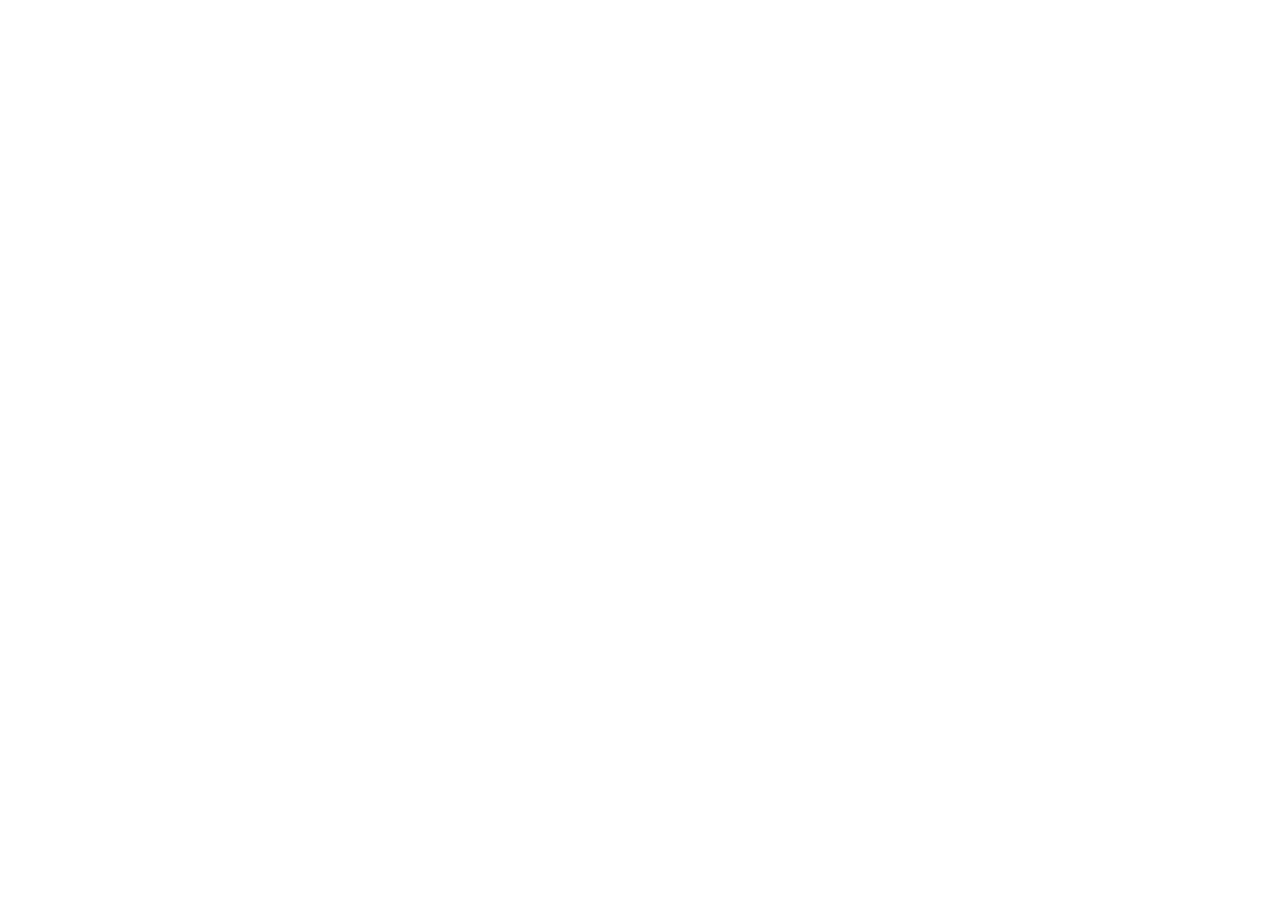
==== index.html @ f23fb695 "init" ====
<!DOCTYPE html>
<html>
  <head>
    <meta charset="utf-8">
    <link href="https://fonts.googleapis.com/css?family=Ultra" rel="stylesheet">
    <link href="https://fonts.googleapis.com/css?family=Abril+Fatface" rel="stylesheet">
    <link rel="stylesheet" href="styles.css" media="screen" title="no title">
    <title></title>
  </head>
  <body>
    <div class="video" onclick="this.children[0].play();">
      <video id='video1' autoplay webkit-playsinline loop src="Makaila_Movie.mp4" type="video/mp4"></video>
      <svg viewBox="0 0 640 640">
        <mask id="mask" x="0" y="0" width="100%" height="100%" >
            <rect x="0" y="0" width="100%" height="100%" fill="#fff"/>
            <text>
              <tspan dy="0.75em" x="0">INDIGO</tspan>
            </text>
          </mask>
        <rect x="0" y="0" width="100%" height="100%" fill="#fff" mask="url(#mask)"/>
      </svg>
    </div>

    <script>
    (function () {
        var vidElem = document.getElementById('video1');
        console.log(vidElem);
        vidElem.addEventListener("timeupdate", function () {
            if (vidElem.currentTime > 17) {
                vidElem.currentTime = 0;
                vidElem.play();
            }
        }, false);
    })();
    </script>
  </body>
</html>
---- styles.css ----
@font-face {
    font-family: Mod;
    src: url([data-uri]) format('woff');
    font-weight: normal;
    font-style: normal;

}

.video {
    width: 50%;
    margin: 30px auto;
    padding-bottom: 50%;
    position: relative;
    overflow: hidden;
    font-size: 146px;
    font-family: 'Abril Fatface', cursive;
}

.video > video::-webkit-media-controls-start-playback-button {
  display: none;
}

.video > svg,
.video > video {
  position: absolute;
  width: 101%;
  top: 25%;
}
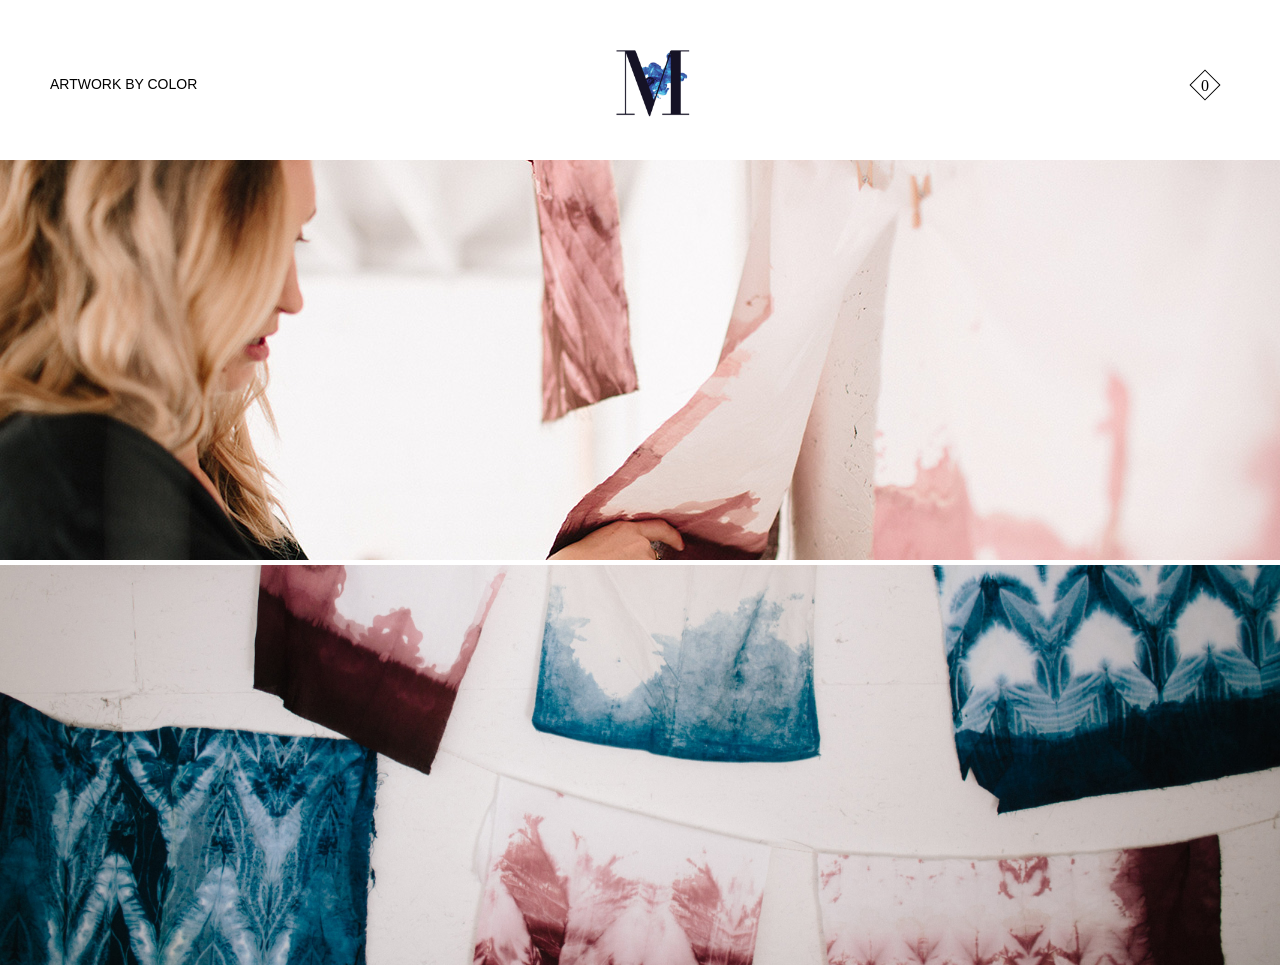
==== commit 07167123: "simple hover effect on links, fixed artwork by color menu title." ====
--- a/index.html
+++ b/index.html
@@ -8,29 +8,95 @@
     <title></title>
   </head>
   <body>
-    <div class="video" onclick="this.children[0].play();">
-      <video id='video1' autoplay webkit-playsinline loop src="Makaila_Movie.mp4" type="video/mp4"></video>
-      <svg viewBox="0 0 640 640">
-        <mask id="mask" x="0" y="0" width="100%" height="100%" >
-            <rect x="0" y="0" width="100%" height="100%" fill="#fff"/>
-            <text>
-              <tspan dy="0.75em" x="0">INDIGO</tspan>
-            </text>
-          </mask>
-        <rect x="0" y="0" width="100%" height="100%" fill="#fff" mask="url(#mask)"/>
-      </svg>
+    <div class="bkg-img">
+      <div class="header">
+        <div class="artwork-by-color">
+          <a id="menuToggle" href="#">ARTWORK BY COLOR</a>
+        </div>
+        <div class="logo">
+          <img src="icon.png" alt="" />
+        </div>
+        <div class="cart">
+          <div class="diamond">
+            <span>0</span>
+          </div>
+        </div>
+      </div>
+      <div class="container">
+        <div class="slider1">
+
+        </div>
+        <div class="slider2">
+
+        </div>
+      </div>
+
+      <nav id="colorNav">
+        <h6 id='close'>CLOSE</h6>
+        <div class="title">
+            <h1>ARTWORK BY COLOR</h1>
+            <span class="line"></span>
+        </div>
+        <div class="videos">
+          <a href="#">
+            <div class="video" onclick="this.children[0].play();">
+              <video id='video1' autoplay webkit-playsinline loop src="viddy.mp4" type="video/mp4"></video>
+              <svg viewBox="0 0 400 200">
+                <mask id="indigo" x="0" y="0" width="100%" height="100%" >
+                    <rect x="0" y="0" width="100%" height="100%" fill="#fff"/>
+                    <text >
+
+                      <tspan dy="0.75em" x="90">INDIGO</tspan>
+
+                    </text>
+                  </mask>
+                <rect x="0" y="0" width="100%" height="100%" fill="#fff" mask="url(#indigo)"/>
+              </svg>
+            </div>
+          </a>
+          <a href="#">
+            <div class="video" onclick="this.children[0].play();">
+              <video id='video2' autoplay webkit-playsinline loop src="viddy-Burg.mp4" type="video/mp4"></video>
+              <svg viewBox="0 0 400 200">
+                <mask id="burgundy" x="0" y="0" width="100%" height="100%" >
+                    <rect x="0" y="0" width="100%" height="100%" fill="#fff"/>
+                    <text >
+
+                      <tspan dy="0.75em" x="40">BURGUNDY</tspan>
+                    </text>
+                  </mask>
+                <rect x="0" y="0" width="100%" height="100%" fill="#fff" mask="url(#burgundy)"/>
+              </svg>
+            </div>
+          </a>
+        </div>
+
+        <div class="bottom-nav">
+          <a href="#">ABOUT</a>
+          <a href="#">ACCOUNT</a>
+          <a href="#">SEARCH</a>
+        </div>
+
+      </nav>
     </div>
 
     <script>
     (function () {
-        var vidElem = document.getElementById('video1');
-        console.log(vidElem);
-        vidElem.addEventListener("timeupdate", function () {
-            if (vidElem.currentTime > 17) {
-                vidElem.currentTime = 0;
-                vidElem.play();
-            }
-        }, false);
+      window.addEventListener('load', function(){
+
+        var colorMenu = document.getElementById('menuToggle');
+        var colorNav = document.getElementById('colorNav');
+        var close = document.getElementById('close');
+
+        colorMenu.addEventListener('click', function(){
+          colorNav.style.display = 'block'
+        })
+        close.addEventListener('click', function(){
+          colorNav.style.display = 'none'
+        })
+
+
+      })
     })();
     </script>
   </body>
--- a/styles.css
+++ b/styles.css
@@ -5,24 +5,203 @@
     font-style: normal;
 
 }
+body {
+  margin: 0;
+}
+h1 {
+  text-align: center;
+  font-family: helvetica;
+  font-weight: 500;
+  font-size: 18px;
+  letter-spacing: 1.3px;
+}
+
+h6 {
+  text-align: right;
+  margin-right: 200px;
+  font-family: helvetica;
+  font-weight: 300;
+  margin-top: 50px;
+}
 
 .video {
-    width: 50%;
-    margin: 30px auto;
-    padding-bottom: 50%;
+    width: 100%;
     position: relative;
     overflow: hidden;
-    font-size: 146px;
+    font-size: 60px;
     font-family: 'Abril Fatface', cursive;
+    display: inline-block;
 }
 
 .video > video::-webkit-media-controls-start-playback-button {
   display: none;
 }
 
-.video > svg,
+/*.video > svg,
 .video > video {
   position: absolute;
-  width: 101%;
+  width: 80%;
   top: 25%;
-}
+  right: 0;
+}*/
+
+.video svg {
+  position: absolute;
+  width: 100%;
+  top: 0;
+  right: 0;
+}
+
+
+.bkg-img {
+  /*background: url('16_Makaila_HomePage_v6.jpg');
+  background-size: cover;
+  background-position: center center;
+  max-width: 100%;
+  height: 100vh;*/
+}
+
+.artwork-by-color {
+  width: 150px;
+  height: 20px;
+  background-color: white;
+  color: black;
+  margin-left: 50px;
+}
+.artwork-by-color a {
+  width: 100px;
+  height: 20px;
+  font-size: 14px;
+  background-color: white;
+  color: black;
+  text-decoration: none;
+  font-family: helvetica;
+  font-weight: 300;
+}
+
+nav {
+  display: none;
+  z-index: 7;
+  height: 100vh;
+  position: fixed;
+  width: 100%;
+  top: 0;
+  background: rgba(255,255,255,1);
+}
+
+.header {
+  height: 150px;
+  display: inline-flex;
+  justify-content: space-between;
+  align-items: center;
+  width: 100%;
+  background-color: white;
+  padding-top: 10px;
+}
+.logo {
+  width: 150px;
+}
+.logo img {
+  width: 125px;
+}
+.cart {
+  width: 150px;
+  text-align: -webkit-center;
+}
+.cart .diamond {
+  width: 20px;
+  height: 20px;
+  display: block;
+  transform: rotate(45deg);
+  border: 1px solid black;
+}
+
+.diamond span {
+  display: block;
+  transform: rotate(-45deg);
+  text-align: center;
+  padding-top: 2px;
+}
+
+.slider1 {
+  background: url('Header.jpg');
+  max-width: 100%;
+  background-size: cover;
+  height: 400px;
+  margin-bottom: 5px;
+}
+.slider2 {
+  background: url('Grid.jpg');
+  max-width: 100%;
+  background-size: cover;
+  height: 400px;
+}
+
+.videos {
+  width: 100%;
+  display: inline-flex;
+  flex-wrap: wrap;
+  justify-content: center;
+  box-sizing: border-box;
+  padding: 50px;
+  margin-top: 15%;
+}
+.videos video {
+  max-width: 100%;
+  width: 100%;
+}
+.videos a {
+  width: 50%;
+}
+
+.bottom-nav {
+  display: inline-flex;
+  width: 100%;
+  justify-content: center;
+  position: absolute;
+  bottom: 50px;
+}
+
+.bottom-nav a {
+  text-decoration: none;
+  color: black;
+  font-family: helvetica;
+  font-weight: 300;
+  padding: 20px;
+}
+
+.line {
+  width: 100px;
+  height: 5px;
+  border-bottom: 2px solid black;
+  margin-top: 15px;
+  display: block;
+  margin: 0 auto;
+}
+
+#close:hover, #menuToggle:hover {
+  /*font-weight: 400;*/
+  color: #afafaf;
+  cursor: pointer;
+}
+
+@media only screen and (max-width: 1100px) {
+  .videos {
+    flex-direction: column;
+    align-items: center;
+  }
+
+  .videos a {
+    width: 80%;
+  }
+}
+@media only screen and (max-width: 769px) {
+  .videos {
+    padding: 0;
+    margin-top: 25%;
+  }
+
+  .videos a {
+    width: 100%;
+  }
+}
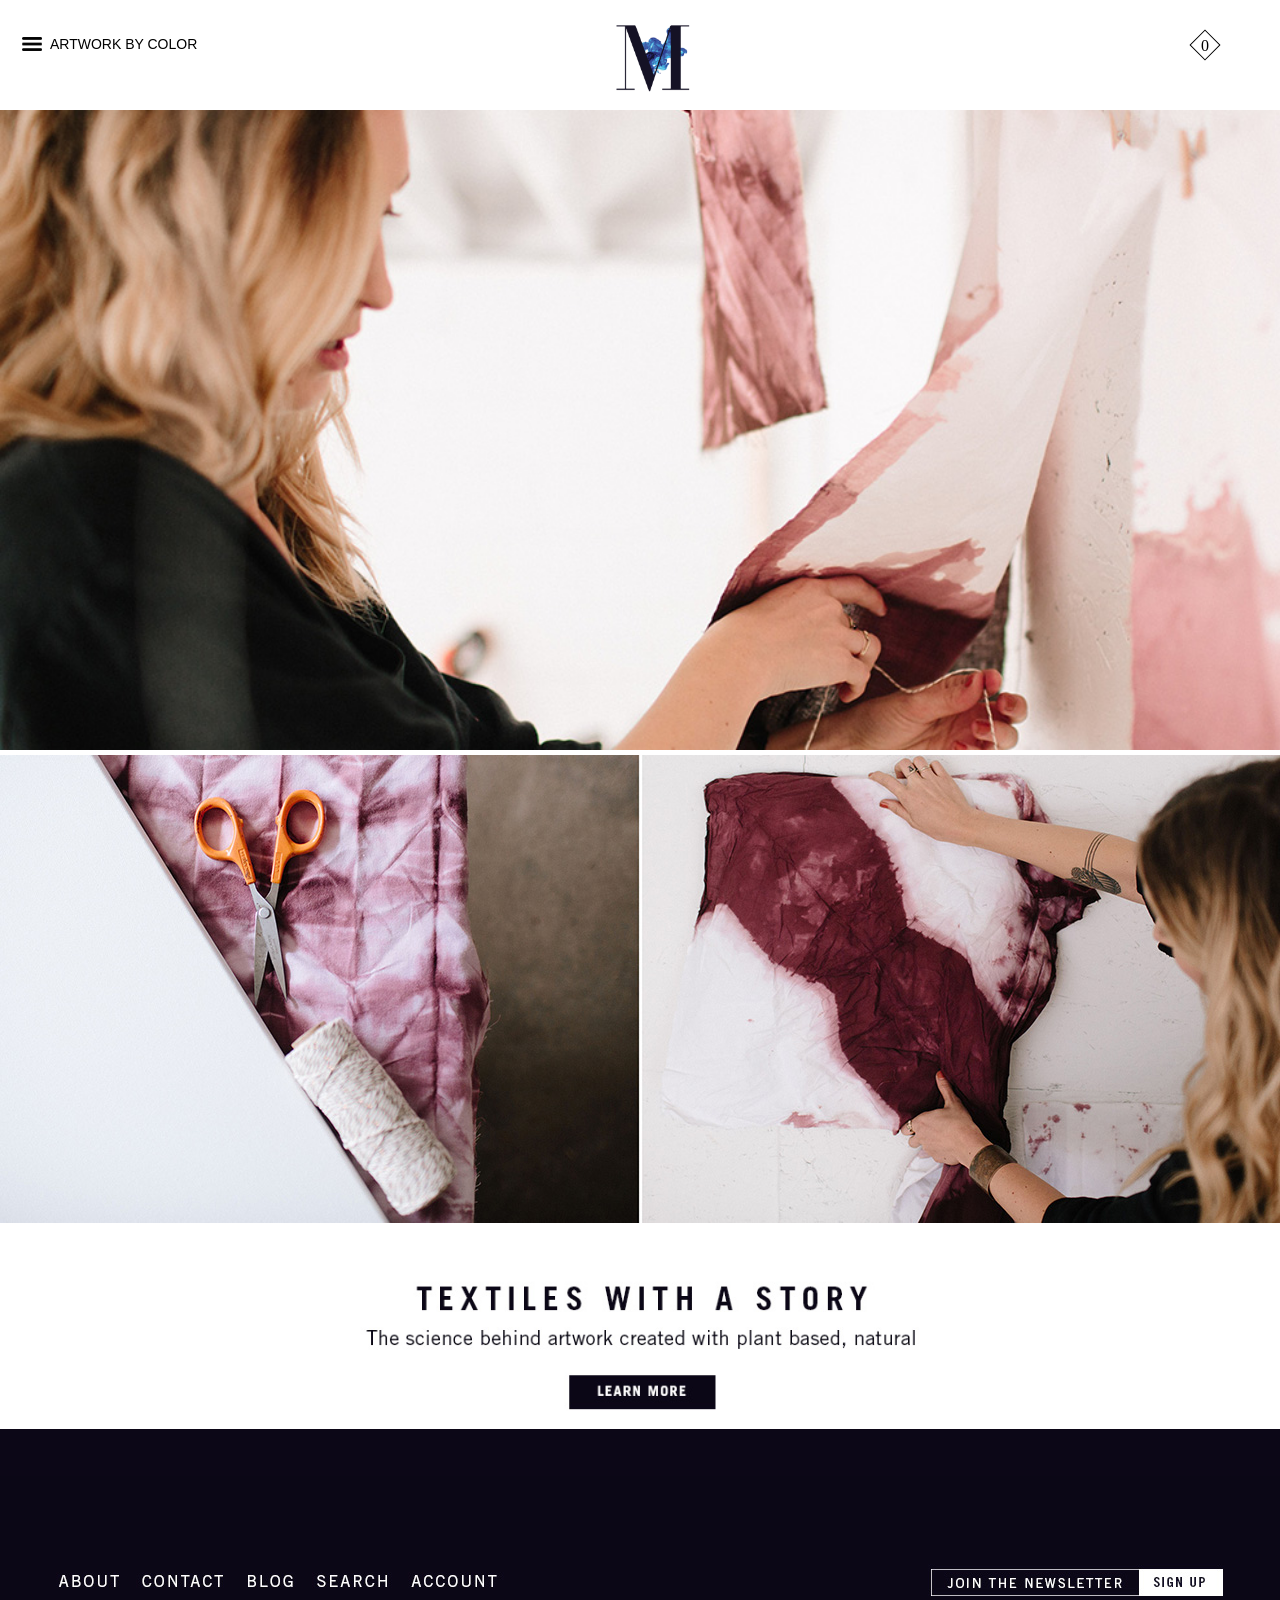
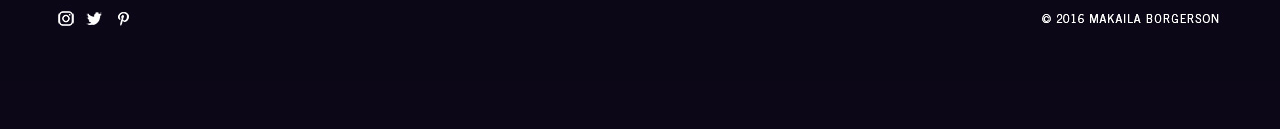
==== commit f74c1550: "full demo home page. new images and styling." ====
--- a/index.html
+++ b/index.html
@@ -11,7 +11,7 @@
     <div class="bkg-img">
       <div class="header">
         <div class="artwork-by-color">
-          <a id="menuToggle" href="#">ARTWORK BY COLOR</a>
+          <a id="menuToggle" href="#"><i class="hamburger"></i>ARTWORK BY COLOR</a>
         </div>
         <div class="logo">
           <img src="icon.png" alt="" />
@@ -29,6 +29,14 @@
         <div class="slider2">
 
         </div>
+        <div class="textile">
+
+        </div>
+        <div class="footer">
+          <div class="footer-img">
+
+          </div>
+        </div>
       </div>
 
       <nav id="colorNav">
@@ -38,29 +46,29 @@
             <span class="line"></span>
         </div>
         <div class="videos">
-          <a href="#">
+          <a class="indigo-link" href="#">
             <div class="video" onclick="this.children[0].play();">
               <video id='video1' autoplay webkit-playsinline loop src="viddy.mp4" type="video/mp4"></video>
               <svg viewBox="0 0 400 200">
                 <mask id="indigo" x="0" y="0" width="100%" height="100%" >
                     <rect x="0" y="0" width="100%" height="100%" fill="#fff"/>
-                    <text >
+                    <text class="indigo-text" >
 
                       <tspan dy="0.75em" x="90">INDIGO</tspan>
 
                     </text>
                   </mask>
-                <rect x="0" y="0" width="100%" height="100%" fill="#fff" mask="url(#indigo)"/>
+                <rect class='indigo-rect' x="0" y="0" width="100%" height="100%" fill="#fff" mask="url(#indigo)"/>
               </svg>
             </div>
           </a>
-          <a href="#">
+          <a class="burg-link" href="#">
             <div class="video" onclick="this.children[0].play();">
               <video id='video2' autoplay webkit-playsinline loop src="viddy-Burg.mp4" type="video/mp4"></video>
               <svg viewBox="0 0 400 200">
                 <mask id="burgundy" x="0" y="0" width="100%" height="100%" >
                     <rect x="0" y="0" width="100%" height="100%" fill="#fff"/>
-                    <text >
+                    <text class="burg-text" >
 
                       <tspan dy="0.75em" x="40">BURGUNDY</tspan>
                     </text>
@@ -73,8 +81,10 @@
 
         <div class="bottom-nav">
           <a href="#">ABOUT</a>
+          <a href="#">CONTACT</a>
+          <a href="#">BLOG</a>
+          <a href="#">SEARCH</a>
           <a href="#">ACCOUNT</a>
-          <a href="#">SEARCH</a>
         </div>
 
       </nav>
@@ -87,13 +97,24 @@
         var colorMenu = document.getElementById('menuToggle');
         var colorNav = document.getElementById('colorNav');
         var close = document.getElementById('close');
+        var indigoClick = document.querySelector('.indigo-rect')
+        var indigoText = document.querySelector('.indigo-text')
+        var bod = document.querySelector('body')
 
         colorMenu.addEventListener('click', function(){
           colorNav.style.display = 'block'
+          bod.classList.add('modal-open')
         })
         close.addEventListener('click', function(){
           colorNav.style.display = 'none'
+          bod.classList.remove('modal-open')
         })
+        // indigoClick.addEventListener('mouseover', function(){
+        //   indigoText.style.textShadow = '-8px 3px 16px black'
+        // })
+        // indigoClick.addEventListener('mouseout', function(){
+        //   indigoText.style.textShadow = 'none'
+        // })
 
 
       })
--- a/styles.css
+++ b/styles.css
@@ -8,6 +8,11 @@
 body {
   margin: 0;
 }
+
+body.modal-open {
+    overflow: hidden;
+}
+
 h1 {
   text-align: center;
   font-family: helvetica;
@@ -22,6 +27,15 @@
   font-family: helvetica;
   font-weight: 300;
   margin-top: 50px;
+  position: absolute;
+  right: 0px;
+}
+
+.title {
+  position: absolute;
+  left: 0;
+  right: 0;
+  top: 100px;
 }
 
 .video {
@@ -67,6 +81,7 @@
   background-color: white;
   color: black;
   margin-left: 50px;
+  margin-bottom: 30px;
 }
 .artwork-by-color a {
   width: 100px;
@@ -88,9 +103,19 @@
   top: 0;
   background: rgba(255,255,255,1);
 }
+.hamburger {
+  background: url(menu-icon.png);
+  background-size: contain;
+  background-repeat: no-repeat;
+  height: 14px;
+  width: 20px;
+  position: absolute;
+  left: 22px;
+  margin-top: 2px;
+}
 
 .header {
-  height: 150px;
+  height: 100px;
   display: inline-flex;
   justify-content: space-between;
   align-items: center;
@@ -107,6 +132,7 @@
 .cart {
   width: 150px;
   text-align: -webkit-center;
+  margin-bottom: 30px;
 }
 .cart .diamond {
   width: 20px;
@@ -124,17 +150,40 @@
 }
 
 .slider1 {
-  background: url('Header.jpg');
+  background: url(Header.jpg);
   max-width: 100%;
   background-size: cover;
-  height: 400px;
+  background-repeat: no-repeat;
+  height: 50vw;
   margin-bottom: 5px;
 }
 .slider2 {
-  background: url('Grid.jpg');
-  max-width: 100%;
-  background-size: cover;
-  height: 400px;
+  background: url(block2.jpg);
+  max-width: 100%;
+  background-size: contain;
+  background-repeat: no-repeat;
+  height: 37vw;
+}
+.textile {
+  background: url('textile.jpg');
+  background-position: center center;
+  max-width: 100%;
+  background-size: contain;
+  background-repeat: no-repeat;
+  height: 200px;
+}
+.footer {
+  background-color: #0c0717;
+  max-height: 300px;
+
+}
+.footer-img {
+  background: url('Footer.jpg');
+  background-position: center center;
+  max-width: 100%;
+  background-size: contain;
+  background-repeat: no-repeat;
+  height: 300px;
 }
 
 .videos {
@@ -143,8 +192,7 @@
   flex-wrap: wrap;
   justify-content: center;
   box-sizing: border-box;
-  padding: 50px;
-  margin-top: 15%;
+  padding: 0 50px;
 }
 .videos video {
   max-width: 100%;
@@ -152,6 +200,10 @@
 }
 .videos a {
   width: 50%;
+  height: 110vh;
+  display: flex;
+  flex-direction: column;
+  justify-content: center;
 }
 
 .bottom-nav {
@@ -180,28 +232,40 @@
 }
 
 #close:hover, #menuToggle:hover {
-  /*font-weight: 400;*/
   color: #afafaf;
   cursor: pointer;
 }
+
 
 @media only screen and (max-width: 1100px) {
   .videos {
     flex-direction: column;
     align-items: center;
+    padding: 50px 50px;
+    position: relative;
+    top: 200px;
+    margin-top: 15%;
   }
 
   .videos a {
     width: 80%;
+    display: block;
+    height: auto;
   }
 }
 @media only screen and (max-width: 769px) {
   .videos {
-    padding: 0;
-    margin-top: 25%;
+    padding: 50px 0;
+    margin-top: 15%;
   }
 
   .videos a {
     width: 100%;
   }
 }
+
+@media only screen and (max-width: 550px) {
+  .bottom-nav {
+    font-size: 10px;
+  }
+}
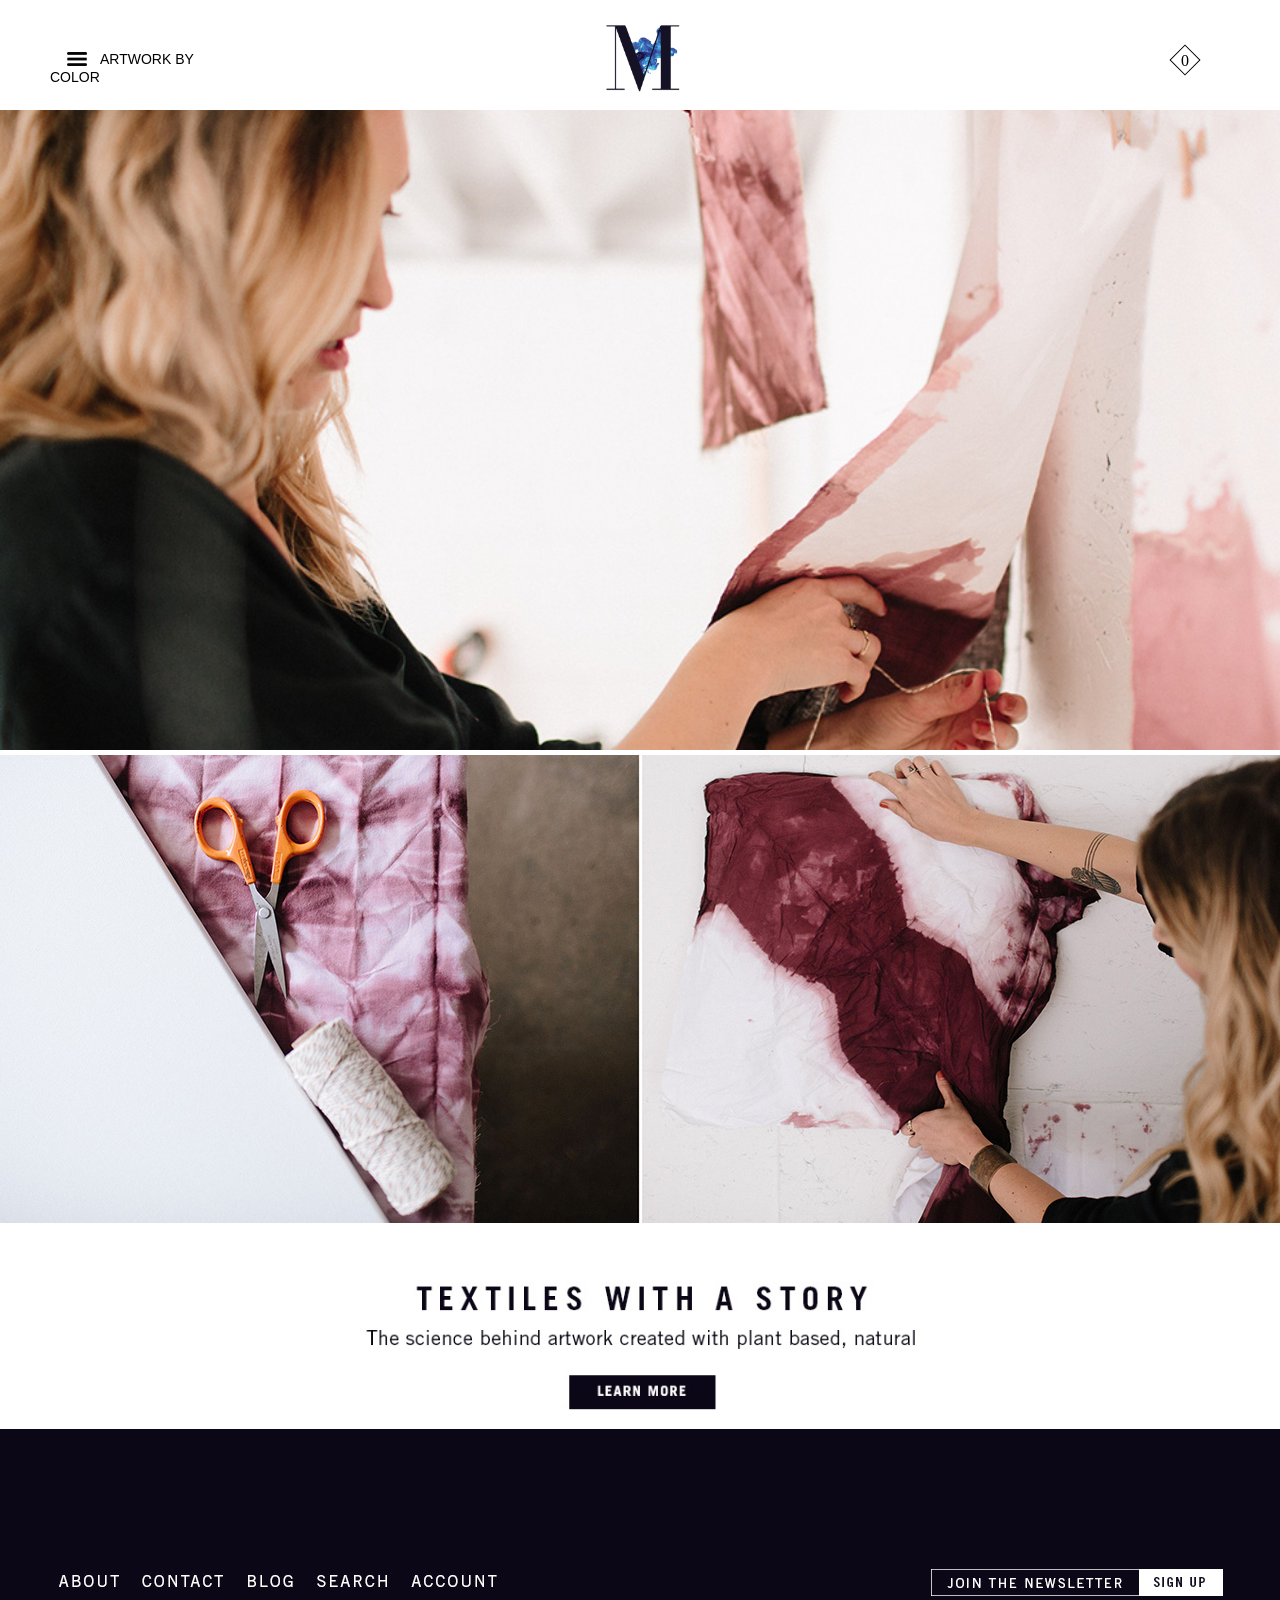
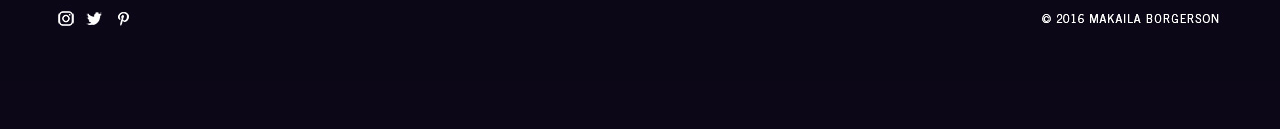
==== commit 546b71b7: "added gifs for mobile users." ====
--- a/index.html
+++ b/index.html
@@ -5,13 +5,14 @@
     <link href="https://fonts.googleapis.com/css?family=Ultra" rel="stylesheet">
     <link href="https://fonts.googleapis.com/css?family=Abril+Fatface" rel="stylesheet">
     <link rel="stylesheet" href="styles.css" media="screen" title="no title">
+    <meta name="viewport" content="width=device-width, initial-scale=1">
     <title></title>
   </head>
   <body>
     <div class="bkg-img">
       <div class="header">
         <div class="artwork-by-color">
-          <a id="menuToggle" href="#"><i class="hamburger"></i>ARTWORK BY COLOR</a>
+          <a id="menuToggle" href="#"><i class="hamburger"></i><span>ARTWORK BY COLOR</span></a>
         </div>
         <div class="logo">
           <img src="icon.png" alt="" />
@@ -49,6 +50,7 @@
           <a class="indigo-link" href="#">
             <div class="video" onclick="this.children[0].play();">
               <video id='video1' autoplay webkit-playsinline loop src="viddy.mp4" type="video/mp4"></video>
+              <img class='gif' src="viddy.gif" alt="" />
               <svg viewBox="0 0 400 200">
                 <mask id="indigo" x="0" y="0" width="100%" height="100%" >
                     <rect x="0" y="0" width="100%" height="100%" fill="#fff"/>
@@ -65,6 +67,7 @@
           <a class="burg-link" href="#">
             <div class="video" onclick="this.children[0].play();">
               <video id='video2' autoplay webkit-playsinline loop src="viddy-Burg.mp4" type="video/mp4"></video>
+              <img class='gif' src="viddy-Burg.gif" alt="" />
               <svg viewBox="0 0 400 200">
                 <mask id="burgundy" x="0" y="0" width="100%" height="100%" >
                     <rect x="0" y="0" width="100%" height="100%" fill="#fff"/>
@@ -100,6 +103,15 @@
         var indigoClick = document.querySelector('.indigo-rect')
         var indigoText = document.querySelector('.indigo-text')
         var bod = document.querySelector('body')
+        // var vid1 = document.getElementById('video1')
+        // var vid2 = document.getElementById('video2')
+        //
+        // if(document.body.clientWidth >= 769) {
+        //   vid1.setAttribute("autoplay", true)
+        //
+        //   vid2.setAttribute("autoplay", true)
+        //   console.log(vid1, vid2);
+        // }
 
         colorMenu.addEventListener('click', function(){
           colorNav.style.display = 'block'
@@ -109,12 +121,7 @@
           colorNav.style.display = 'none'
           bod.classList.remove('modal-open')
         })
-        // indigoClick.addEventListener('mouseover', function(){
-        //   indigoText.style.textShadow = '-8px 3px 16px black'
-        // })
-        // indigoClick.addEventListener('mouseout', function(){
-        //   indigoText.style.textShadow = 'none'
-        // })
+
 
 
       })
--- a/styles.css
+++ b/styles.css
@@ -29,6 +29,10 @@
   margin-top: 50px;
   position: absolute;
   right: 0px;
+}
+
+.gif {
+  display: none;
 }
 
 .title {
@@ -81,7 +85,6 @@
   background-color: white;
   color: black;
   margin-left: 50px;
-  margin-bottom: 30px;
 }
 .artwork-by-color a {
   width: 100px;
@@ -92,6 +95,7 @@
   text-decoration: none;
   font-family: helvetica;
   font-weight: 300;
+  margin-left: 50px;
 }
 
 nav {
@@ -110,7 +114,7 @@
   height: 14px;
   width: 20px;
   position: absolute;
-  left: 22px;
+  left: 67px;
   margin-top: 2px;
 }
 
@@ -132,7 +136,7 @@
 .cart {
   width: 150px;
   text-align: -webkit-center;
-  margin-bottom: 30px;
+  margin-right: 20px;
 }
 .cart .diamond {
   width: 20px;
@@ -243,8 +247,9 @@
     align-items: center;
     padding: 50px 50px;
     position: relative;
-    top: 200px;
-    margin-top: 15%;
+    /*top: 200px;*/
+    height: 100vh;
+    margin-top: 4%;
   }
 
   .videos a {
@@ -252,15 +257,40 @@
     display: block;
     height: auto;
   }
+
+  #close {
+    margin-right: 80px;
+  }
+
+  .title {
+    top: 27px;
+  }
 }
 @media only screen and (max-width: 769px) {
   .videos {
     padding: 50px 0;
     margin-top: 15%;
+    /*top: 200px;*/
   }
 
   .videos a {
     width: 100%;
+  }
+
+  video {
+    display: none;
+  }
+
+  .gif {
+    display: inline-block;
+  }
+
+  .artwork-by-color {
+    margin-left: 0;
+  }
+
+  .artwork-by-color span {
+    display: none;
   }
 }
 
@@ -268,4 +298,13 @@
   .bottom-nav {
     font-size: 10px;
   }
-}
+
+  #close {
+    margin-right: 0;
+    margin-top: 15px;
+    right:0;
+    left: 0;
+    text-align: center;
+  }
+
+}
